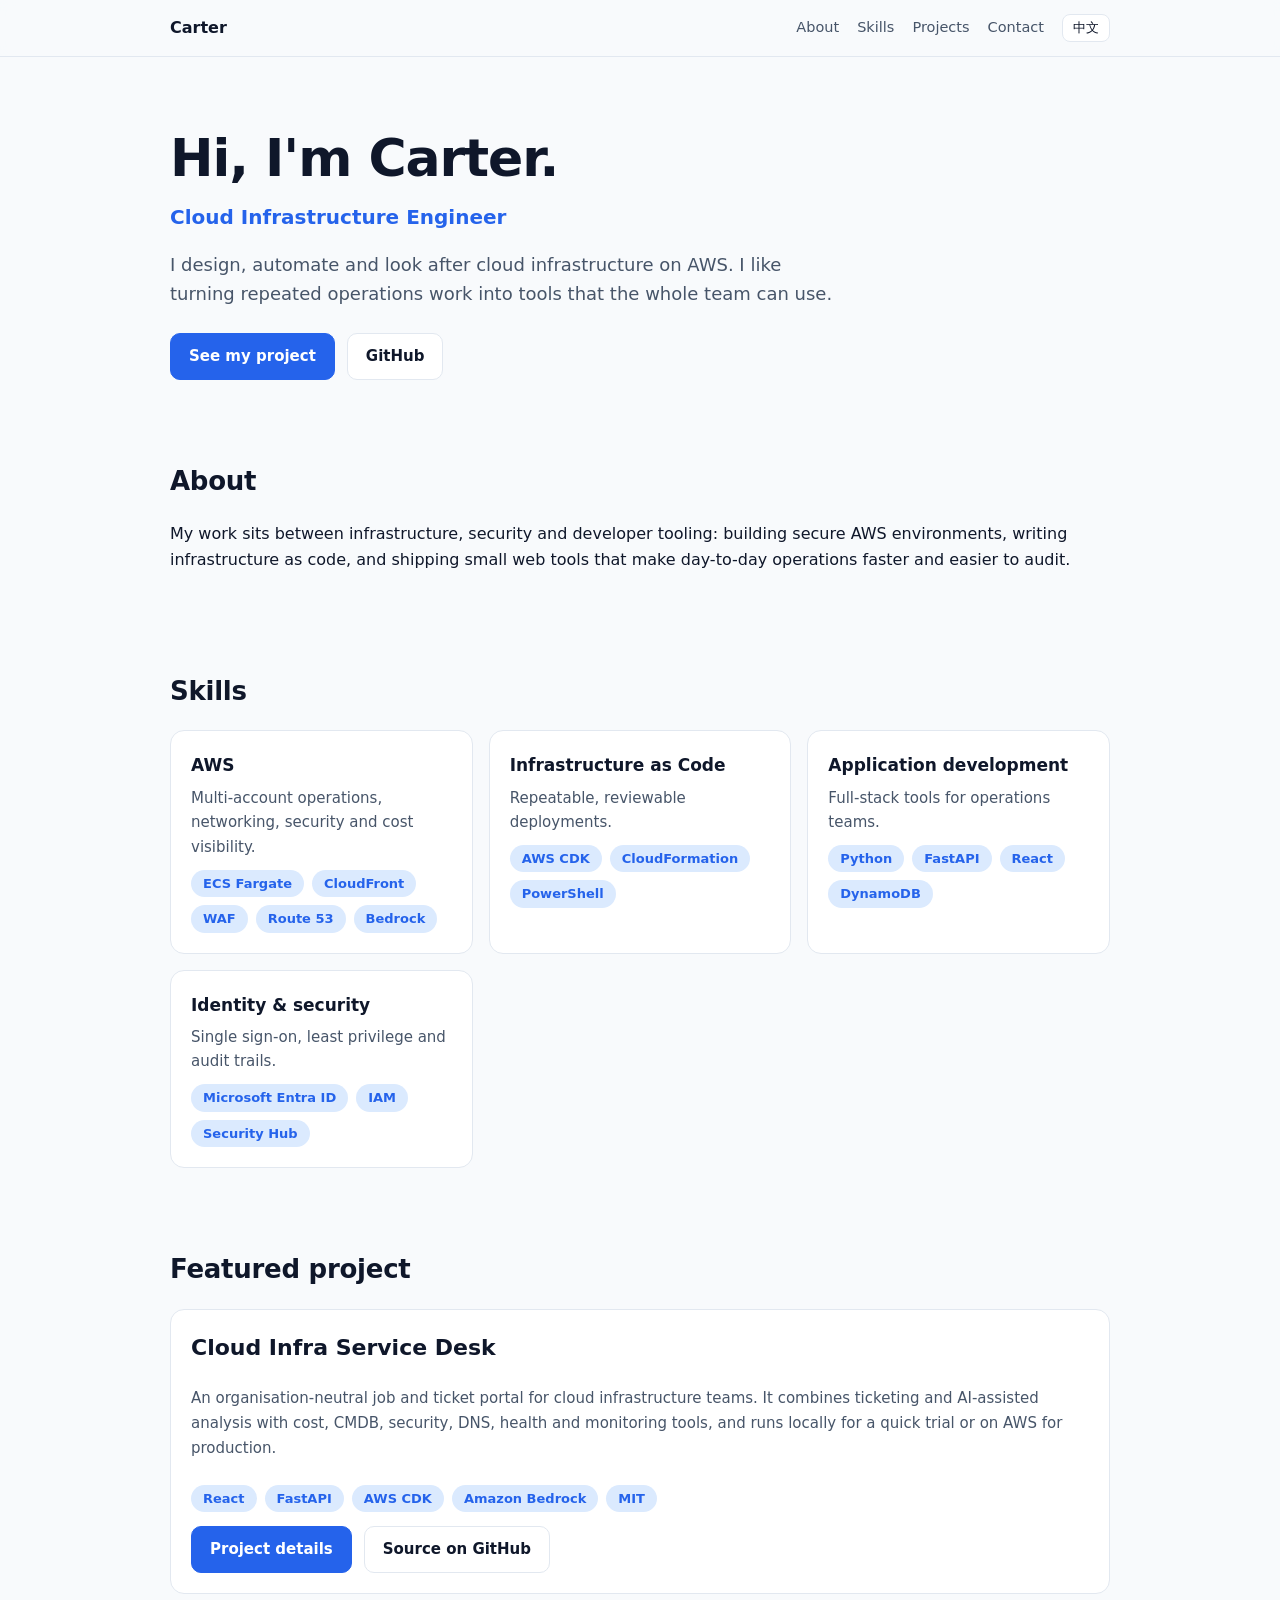
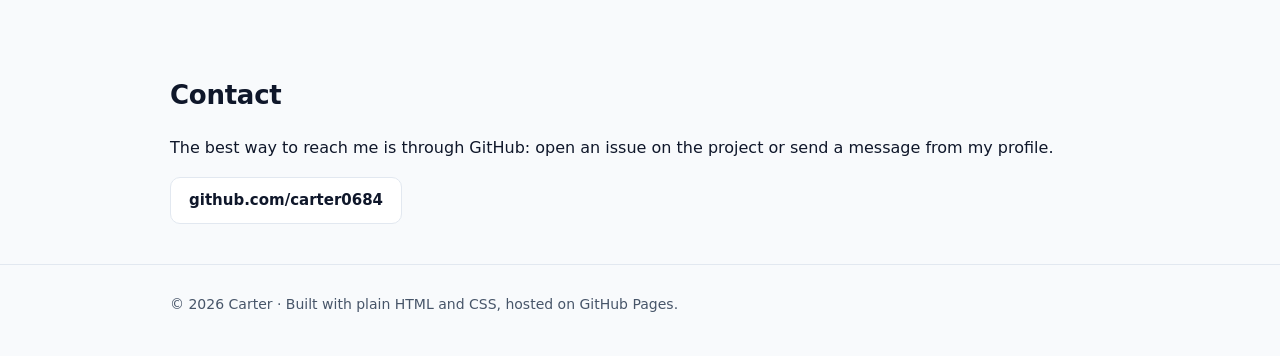
==== index.html @ f6c5fa1a "Add personal site and Cloud Infra Service Desk project page" ====
<!doctype html>
<html lang="en" data-lang="en">
<head>
  <meta charset="utf-8">
  <meta name="viewport" content="width=device-width, initial-scale=1">
  <title>Carter · Cloud Infrastructure Engineer</title>
  <meta name="description" content="Personal site of Carter: cloud infrastructure, AWS, automation, and the open-source Cloud Infra Service Desk.">
  <link rel="icon" href="favicon.svg" type="image/svg+xml">
  <link rel="stylesheet" href="style.css">
</head>
<body>
<header class="site">
  <div class="wrap">
    <a class="brand" href="index.html">Carter</a>
    <nav>
      <a href="#about"><span class="en">About</span><span class="zh">關於我</span></a>
      <a href="#skills"><span class="en">Skills</span><span class="zh">技能</span></a>
      <a href="#projects"><span class="en">Projects</span><span class="zh">項目</span></a>
      <a href="#contact"><span class="en">Contact</span><span class="zh">聯絡</span></a>
      <button class="lang-btn" id="lang-btn" type="button" aria-label="Switch language">中文</button>
    </nav>
  </div>
</header>

<main class="wrap">
  <!-- EDIT: your display name, role and one-line summary -->
  <div class="hero">
    <h1><span class="en">Hi, I'm Carter.</span><span class="zh">你好,我係 Carter。</span></h1>
    <p class="role"><span class="en">Cloud Infrastructure Engineer</span><span class="zh">雲端基礎架構工程師</span></p>
    <p class="lead">
      <span class="en">I design, automate and look after cloud infrastructure on AWS. I like turning repeated operations work into tools that the whole team can use.</span>
      <span class="zh">我負責設計、自動化同維運 AWS 雲端基礎架構,鍾意將重複嘅維運工作變成成個團隊都用得到嘅工具。</span>
    </p>
    <div class="btns">
      <a class="btn primary" href="project.html"><span class="en">See my project</span><span class="zh">睇我嘅項目</span></a>
      <a class="btn" href="https://github.com/carter0684" rel="noopener">GitHub</a>
    </div>
  </div>

  <section id="about">
    <h2><span class="en">About</span><span class="zh">關於我</span></h2>
    <!-- EDIT: replace with your own story -->
    <p>
      <span class="en">My work sits between infrastructure, security and developer tooling: building secure AWS environments, writing infrastructure as code, and shipping small web tools that make day-to-day operations faster and easier to audit.</span>
      <span class="zh">我嘅工作喺基礎架構、資訊保安同開發工具之間:建立安全嘅 AWS 環境、用 code 管理基礎架構,同埋開發細型網頁工具,令日常維運更快、更易審核。</span>
    </p>
  </section>

  <section id="skills">
    <h2><span class="en">Skills</span><span class="zh">技能</span></h2>
    <!-- EDIT: keep only what is true for you -->
    <div class="grid">
      <div class="card">
        <h3>AWS</h3>
        <p><span class="en">Multi-account operations, networking, security and cost visibility.</span><span class="zh">多帳戶管理、網絡、安全同成本可視化。</span></p>
        <div class="chips"><span class="chip">ECS Fargate</span><span class="chip">CloudFront</span><span class="chip">WAF</span><span class="chip">Route 53</span><span class="chip">Bedrock</span></div>
      </div>
      <div class="card">
        <h3><span class="en">Infrastructure as Code</span><span class="zh">基礎架構即代碼</span></h3>
        <p><span class="en">Repeatable, reviewable deployments.</span><span class="zh">可重複、可審閱嘅部署。</span></p>
        <div class="chips"><span class="chip">AWS CDK</span><span class="chip">CloudFormation</span><span class="chip">PowerShell</span></div>
      </div>
      <div class="card">
        <h3><span class="en">Application development</span><span class="zh">應用程式開發</span></h3>
        <p><span class="en">Full-stack tools for operations teams.</span><span class="zh">為維運團隊而做嘅全端工具。</span></p>
        <div class="chips"><span class="chip">Python</span><span class="chip">FastAPI</span><span class="chip">React</span><span class="chip">DynamoDB</span></div>
      </div>
      <div class="card">
        <h3><span class="en">Identity &amp; security</span><span class="zh">身份與安全</span></h3>
        <p><span class="en">Single sign-on, least privilege and audit trails.</span><span class="zh">單一登入、最小權限同審計記錄。</span></p>
        <div class="chips"><span class="chip">Microsoft Entra ID</span><span class="chip">IAM</span><span class="chip">Security Hub</span></div>
      </div>
    </div>
  </section>

  <section id="projects">
    <h2><span class="en">Featured project</span><span class="zh">精選項目</span></h2>
    <div class="card project-card">
      <h3>Cloud Infra Service Desk</h3>
      <p>
        <span class="en">An organisation-neutral job and ticket portal for cloud infrastructure teams. It combines ticketing and AI-assisted analysis with cost, CMDB, security, DNS, health and monitoring tools, and runs locally for a quick trial or on AWS for production.</span>
        <span class="zh">一個唔綁定任何機構嘅雲端基礎架構工單入口。集合工單、AI 輔助分析,同成本、CMDB、安全、DNS、健康狀態及監控工具,可以喺本機試用,亦可以部署到 AWS 正式使用。</span>
      </p>
      <div class="chips"><span class="chip">React</span><span class="chip">FastAPI</span><span class="chip">AWS CDK</span><span class="chip">Amazon Bedrock</span><span class="chip">MIT</span></div>
      <div class="btns">
        <a class="btn primary" href="project.html"><span class="en">Project details</span><span class="zh">項目詳情</span></a>
        <a class="btn" href="https://github.com/carter0684/cloud-infra-service-desk" rel="noopener"><span class="en">Source on GitHub</span><span class="zh">GitHub 原始碼</span></a>
      </div>
    </div>
  </section>

  <section id="contact">
    <h2><span class="en">Contact</span><span class="zh">聯絡</span></h2>
    <!-- EDIT: add LinkedIn / e-mail only if you want them public -->
    <p>
      <span class="en">The best way to reach me is through GitHub: open an issue on the project or send a message from my profile.</span>
      <span class="zh">最直接嘅聯絡方法係 GitHub:喺項目開 issue,或者喺我嘅個人頁留言。</span>
    </p>
    <div class="btns"><a class="btn" href="https://github.com/carter0684" rel="noopener">github.com/carter0684</a></div>
  </section>
</main>

<footer>
  <div class="wrap">© 2026 Carter · <span class="en">Built with plain HTML and CSS, hosted on GitHub Pages.</span><span class="zh">以純 HTML 同 CSS 製作,托管於 GitHub Pages。</span></div>
</footer>
<script src="script.js"></script>
</body>
</html>
---- style.css ----
:root {
  --bg: #f8fafc;
  --surface: #ffffff;
  --text: #0f172a;
  --muted: #475569;
  --border: #e2e8f0;
  --accent: #2563eb;
  --accent-soft: #dbeafe;
  --radius: 14px;
  --max: 980px;
}

@media (prefers-color-scheme: dark) {
  :root {
    --bg: #0b1220;
    --surface: #111a2e;
    --text: #e5edf9;
    --muted: #9fb0cb;
    --border: #1f2c47;
    --accent: #60a5fa;
    --accent-soft: #14264a;
  }
}

* { box-sizing: border-box; }
html { scroll-behavior: smooth; }
body {
  margin: 0;
  font-family: system-ui, -apple-system, "Segoe UI", Roboto, "Noto Sans TC", "Microsoft JhengHei", sans-serif;
  background: var(--bg);
  color: var(--text);
  line-height: 1.65;
}
a { color: var(--accent); text-decoration: none; }
a:hover { text-decoration: underline; }
.wrap { max-width: var(--max); margin: 0 auto; padding: 0 20px; }

/* language toggle: only the active language is shown */
html[data-lang="en"] .zh { display: none !important; }
html[data-lang="zh"] .en { display: none !important; }

header.site {
  position: sticky; top: 0; z-index: 10;
  background: color-mix(in srgb, var(--bg) 88%, transparent);
  backdrop-filter: blur(8px);
  border-bottom: 1px solid var(--border);
}
header.site .wrap { display: flex; align-items: center; justify-content: space-between; height: 56px; }
header.site .brand { font-weight: 700; color: var(--text); }
header.site nav { display: flex; gap: 18px; align-items: center; font-size: 14.5px; }
header.site nav a { color: var(--muted); }
header.site nav a:hover, header.site nav a[aria-current="page"] { color: var(--text); text-decoration: none; }
.lang-btn {
  border: 1px solid var(--border); background: var(--surface); color: var(--text);
  border-radius: 8px; padding: 4px 10px; font-size: 13px; cursor: pointer;
}

.hero { padding: 72px 0 40px; }
.hero h1 { font-size: clamp(34px, 6vw, 52px); line-height: 1.15; margin: 0 0 12px; letter-spacing: -0.02em; }
.hero .role { font-size: 20px; color: var(--accent); font-weight: 600; margin: 0 0 16px; }
.hero p.lead { font-size: 18px; color: var(--muted); max-width: 680px; margin: 0 0 24px; }
.btns { display: flex; flex-wrap: wrap; gap: 12px; }
.btn {
  display: inline-block; padding: 10px 18px; border-radius: 10px; font-weight: 600; font-size: 15px;
  border: 1px solid var(--border); background: var(--surface); color: var(--text);
}
.btn:hover { text-decoration: none; border-color: var(--accent); }
.btn.primary { background: var(--accent); border-color: var(--accent); color: #fff; }

section { padding: 40px 0; }
section h2 { font-size: 26px; margin: 0 0 18px; letter-spacing: -0.01em; }
.grid { display: grid; gap: 16px; grid-template-columns: repeat(auto-fit, minmax(250px, 1fr)); }
.card {
  background: var(--surface); border: 1px solid var(--border); border-radius: var(--radius);
  padding: 20px;
}
.card h3 { margin: 0 0 6px; font-size: 17px; }
.card p { margin: 0; color: var(--muted); font-size: 15px; }
.chips { display: flex; flex-wrap: wrap; gap: 8px; margin-top: 10px; }
.chip {
  background: var(--accent-soft); color: var(--accent); border-radius: 999px;
  padding: 3px 12px; font-size: 13px; font-weight: 600;
}
.project-card { display: grid; gap: 14px; }
.project-card h3 { font-size: 22px; }
ul.clean { padding-left: 20px; margin: 8px 0 0; color: var(--muted); }
ul.clean li { margin: 4px 0; }
table { width: 100%; border-collapse: collapse; font-size: 15px; }
th, td { text-align: left; padding: 10px 12px; border-bottom: 1px solid var(--border); vertical-align: top; }
th { color: var(--muted); font-weight: 600; width: 32%; }
pre {
  background: var(--surface); border: 1px solid var(--border); border-radius: 10px;
  padding: 14px 16px; overflow-x: auto; font-size: 13.5px; line-height: 1.5;
}
code { font-family: ui-monospace, SFMono-Regular, Consolas, monospace; }
.diagram { background: var(--surface); border: 1px solid var(--border); border-radius: var(--radius); padding: 12px; overflow-x: auto; }
.diagram svg { width: 100%; min-width: 720px; height: auto; display: block; }
.diagram svg text { fill: var(--text); font-family: system-ui, sans-serif; }
.diagram svg .box { fill: var(--surface); stroke: var(--accent); stroke-width: 1.5; }
.diagram svg .edge { stroke: var(--muted); stroke-width: 1.5; fill: none; marker-end: url(#arrow); }
.diagram svg .sub { fill: var(--muted); font-size: 11px; }
footer { border-top: 1px solid var(--border); padding: 28px 0 40px; color: var(--muted); font-size: 14px; }

@media (prefers-color-scheme: dark) {
  .btn.primary { color: #0b1220; }
}

@media (max-width: 560px) {
  header.site nav { gap: 12px; font-size: 13.5px; }
  .hero { padding-top: 48px; }
}
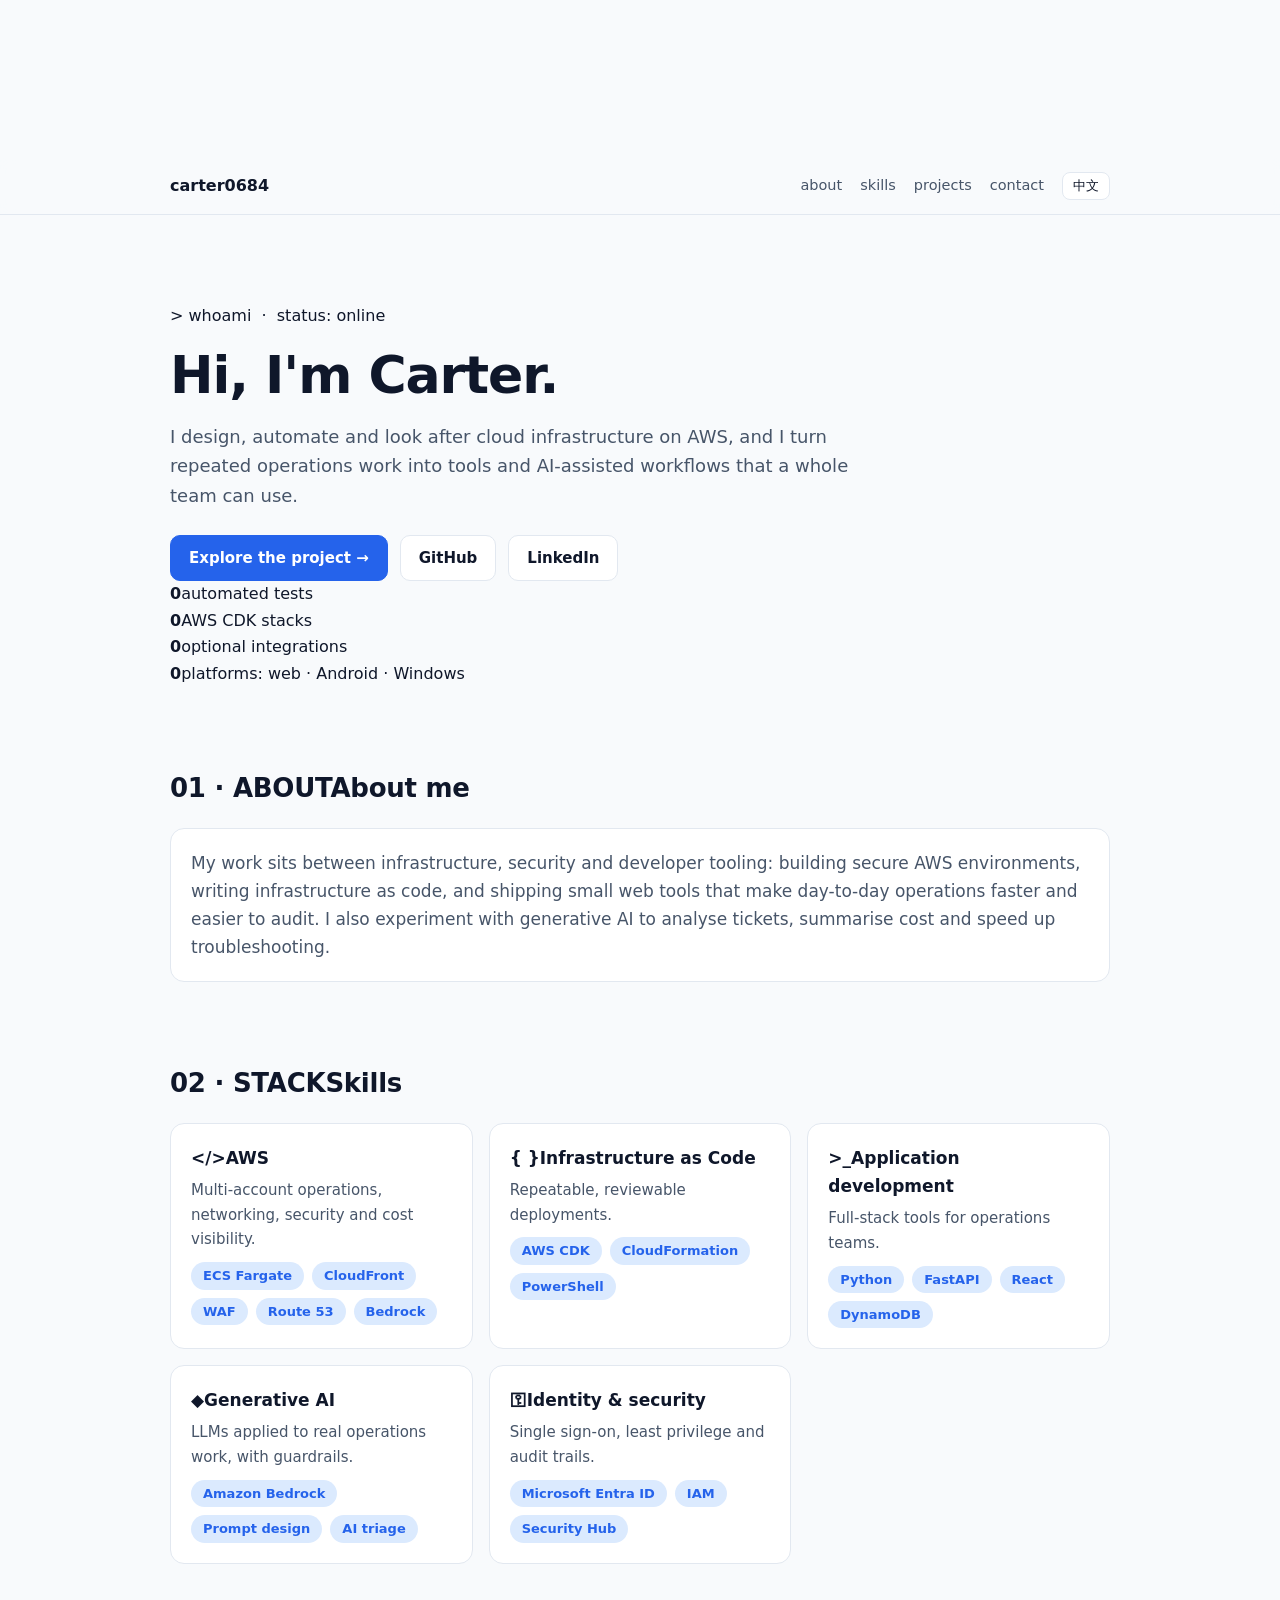
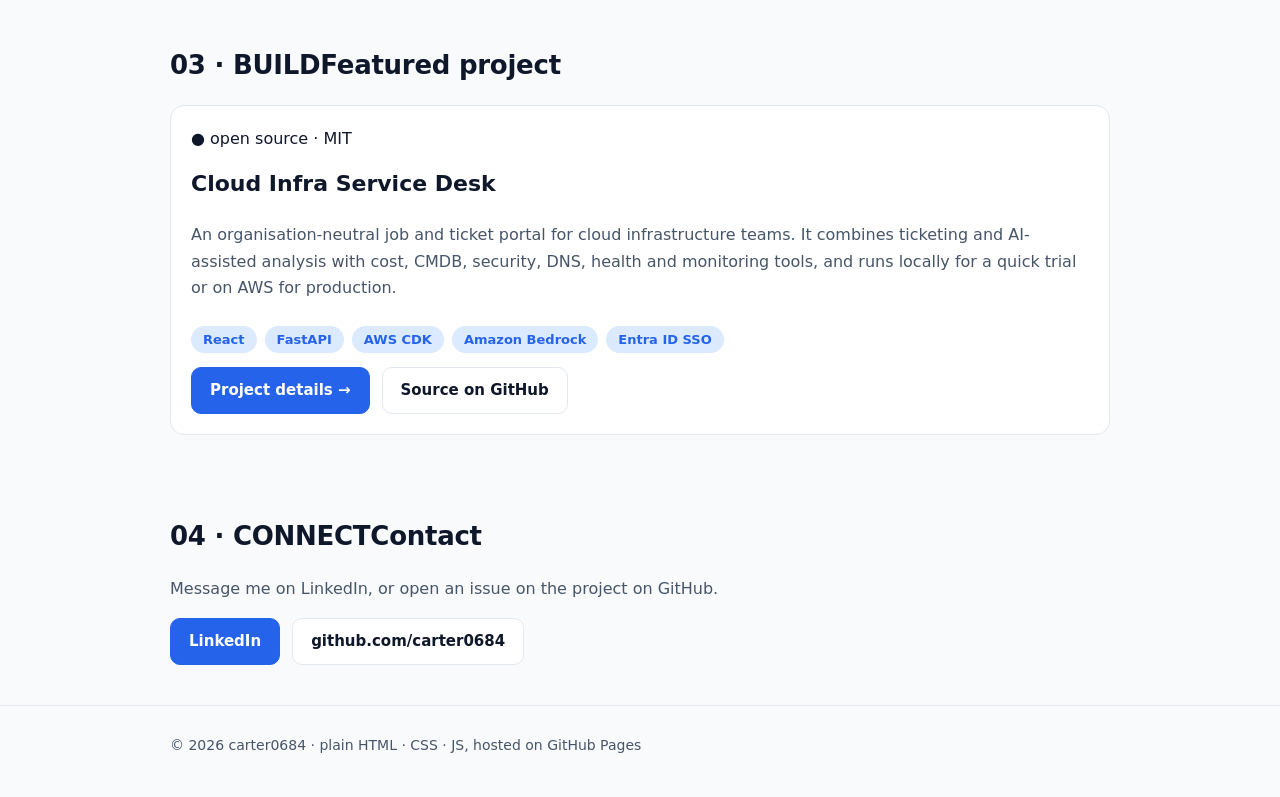
==== commit 294b77ef: "Add LinkedIn link" ====
--- a/index.html
+++ b/index.html
@@ -3,105 +3,131 @@
 <head>
   <meta charset="utf-8">
   <meta name="viewport" content="width=device-width, initial-scale=1">
+  <meta name="theme-color" content="#04060d">
   <title>Carter · Cloud Infrastructure Engineer</title>
-  <meta name="description" content="Personal site of Carter: cloud infrastructure, AWS, automation, and the open-source Cloud Infra Service Desk.">
+  <meta name="description" content="Personal site of Carter: cloud infrastructure, AWS, automation and AI-assisted tooling, plus the open-source Cloud Infra Service Desk.">
   <link rel="icon" href="favicon.svg" type="image/svg+xml">
   <link rel="stylesheet" href="style.css">
 </head>
 <body>
+<div id="progress"></div>
+<canvas id="bg" aria-hidden="true"></canvas>
+
 <header class="site">
   <div class="wrap">
-    <a class="brand" href="index.html">Carter</a>
+    <a class="brand" href="index.html">carter0684</a>
     <nav>
-      <a href="#about"><span class="en">About</span><span class="zh">關於我</span></a>
-      <a href="#skills"><span class="en">Skills</span><span class="zh">技能</span></a>
-      <a href="#projects"><span class="en">Projects</span><span class="zh">項目</span></a>
-      <a href="#contact"><span class="en">Contact</span><span class="zh">聯絡</span></a>
+      <a href="#about"><span class="en">about</span><span class="zh">關於我</span></a>
+      <a href="#skills"><span class="en">skills</span><span class="zh">技能</span></a>
+      <a href="#projects"><span class="en">projects</span><span class="zh">項目</span></a>
+      <a href="#contact"><span class="en">contact</span><span class="zh">聯絡</span></a>
       <button class="lang-btn" id="lang-btn" type="button" aria-label="Switch language">中文</button>
     </nav>
   </div>
 </header>
 
 <main class="wrap">
-  <!-- EDIT: your display name, role and one-line summary -->
+  <!-- EDIT: your display name, role phrases and one-line summary -->
   <div class="hero">
-    <h1><span class="en">Hi, I'm Carter.</span><span class="zh">你好,我係 Carter。</span></h1>
-    <p class="role"><span class="en">Cloud Infrastructure Engineer</span><span class="zh">雲端基礎架構工程師</span></p>
+    <p class="prompt"><span class="dot"></span><span class="en">&gt; whoami &nbsp;·&nbsp; status: online</span><span class="zh">&gt; whoami &nbsp;·&nbsp; 狀態:在線</span></p>
+    <h1 class="glitch" data-text="Hi, I'm Carter."><span class="en">Hi, I'm Carter.</span><span class="zh">你好,我係 Carter。</span></h1>
+    <p class="role"><span id="typed"
+        data-en="Cloud Infrastructure Engineer|AWS Automation Builder|Security-minded Developer|AI-assisted Tooling"
+        data-zh="雲端基礎架構工程師|AWS 自動化開發|重視安全嘅開發者|AI 輔助工具"></span><span class="caret"></span></p>
     <p class="lead">
-      <span class="en">I design, automate and look after cloud infrastructure on AWS. I like turning repeated operations work into tools that the whole team can use.</span>
-      <span class="zh">我負責設計、自動化同維運 AWS 雲端基礎架構,鍾意將重複嘅維運工作變成成個團隊都用得到嘅工具。</span>
+      <span class="en">I design, automate and look after cloud infrastructure on AWS, and I turn repeated operations work into tools and AI-assisted workflows that a whole team can use.</span>
+      <span class="zh">我負責設計、自動化同維運 AWS 雲端基礎架構,並將重複嘅維運工作變成成個團隊都用得到嘅工具同 AI 輔助流程。</span>
     </p>
     <div class="btns">
-      <a class="btn primary" href="project.html"><span class="en">See my project</span><span class="zh">睇我嘅項目</span></a>
+      <a class="btn primary" href="project.html"><span class="en">Explore the project →</span><span class="zh">睇我嘅項目 →</span></a>
       <a class="btn" href="https://github.com/carter0684" rel="noopener">GitHub</a>
+      <a class="btn" href="https://www.linkedin.com/in/carter-kwai-407b85230/" rel="noopener me">LinkedIn</a>
+    </div>
+
+    <div class="stats reveal">
+      <div class="stat"><b data-count="1400" data-suffix="+">0</b><span><span class="en">automated tests</span><span class="zh">自動化測試</span></span></div>
+      <div class="stat"><b data-count="6">0</b><span><span class="en">AWS CDK stacks</span><span class="zh">AWS CDK stack</span></span></div>
+      <div class="stat"><b data-count="16">0</b><span><span class="en">optional integrations</span><span class="zh">可選整合</span></span></div>
+      <div class="stat"><b data-count="3">0</b><span><span class="en">platforms: web · Android · Windows</span><span class="zh">平台:網頁 · Android · Windows</span></span></div>
     </div>
   </div>
 
-  <section id="about">
-    <h2><span class="en">About</span><span class="zh">關於我</span></h2>
+  <section id="about" class="reveal">
+    <h2><span class="idx">01 · <span class="en">ABOUT</span><span class="zh">關於</span></span><span class="en">About me</span><span class="zh">關於我</span></h2>
     <!-- EDIT: replace with your own story -->
-    <p>
-      <span class="en">My work sits between infrastructure, security and developer tooling: building secure AWS environments, writing infrastructure as code, and shipping small web tools that make day-to-day operations faster and easier to audit.</span>
-      <span class="zh">我嘅工作喺基礎架構、資訊保安同開發工具之間:建立安全嘅 AWS 環境、用 code 管理基礎架構,同埋開發細型網頁工具,令日常維運更快、更易審核。</span>
-    </p>
+    <div class="card">
+      <p style="font-size:17px">
+        <span class="en">My work sits between infrastructure, security and developer tooling: building secure AWS environments, writing infrastructure as code, and shipping small web tools that make day-to-day operations faster and easier to audit. I also experiment with generative AI to analyse tickets, summarise cost and speed up troubleshooting.</span>
+        <span class="zh">我嘅工作喺基礎架構、資訊保安同開發工具之間:建立安全嘅 AWS 環境、用 code 管理基礎架構,同埋開發細型網頁工具,令日常維運更快、更易審核。我亦會用生成式 AI 分析工單、總結成本同加快排查。</span>
+      </p>
+    </div>
   </section>
 
-  <section id="skills">
-    <h2><span class="en">Skills</span><span class="zh">技能</span></h2>
+  <section id="skills" class="reveal">
+    <h2><span class="idx">02 · <span class="en">STACK</span><span class="zh">技術</span></span><span class="en">Skills</span><span class="zh">技能</span></h2>
     <!-- EDIT: keep only what is true for you -->
     <div class="grid">
       <div class="card">
-        <h3>AWS</h3>
+        <h3><span class="ico">&lt;/&gt;</span>AWS</h3>
         <p><span class="en">Multi-account operations, networking, security and cost visibility.</span><span class="zh">多帳戶管理、網絡、安全同成本可視化。</span></p>
         <div class="chips"><span class="chip">ECS Fargate</span><span class="chip">CloudFront</span><span class="chip">WAF</span><span class="chip">Route 53</span><span class="chip">Bedrock</span></div>
       </div>
       <div class="card">
-        <h3><span class="en">Infrastructure as Code</span><span class="zh">基礎架構即代碼</span></h3>
+        <h3><span class="ico">{ }</span><span class="en">Infrastructure as Code</span><span class="zh">基礎架構即代碼</span></h3>
         <p><span class="en">Repeatable, reviewable deployments.</span><span class="zh">可重複、可審閱嘅部署。</span></p>
         <div class="chips"><span class="chip">AWS CDK</span><span class="chip">CloudFormation</span><span class="chip">PowerShell</span></div>
       </div>
       <div class="card">
-        <h3><span class="en">Application development</span><span class="zh">應用程式開發</span></h3>
+        <h3><span class="ico">&gt;_</span><span class="en">Application development</span><span class="zh">應用程式開發</span></h3>
         <p><span class="en">Full-stack tools for operations teams.</span><span class="zh">為維運團隊而做嘅全端工具。</span></p>
         <div class="chips"><span class="chip">Python</span><span class="chip">FastAPI</span><span class="chip">React</span><span class="chip">DynamoDB</span></div>
       </div>
       <div class="card">
-        <h3><span class="en">Identity &amp; security</span><span class="zh">身份與安全</span></h3>
+        <h3><span class="ico">&#9670;</span><span class="en">Generative AI</span><span class="zh">生成式 AI</span></h3>
+        <p><span class="en">LLMs applied to real operations work, with guardrails.</span><span class="zh">將大型語言模型應用於真實維運工作,並設有防護。</span></p>
+        <div class="chips"><span class="chip">Amazon Bedrock</span><span class="chip">Prompt design</span><span class="chip">AI triage</span></div>
+      </div>
+      <div class="card">
+        <h3><span class="ico">&#9919;</span><span class="en">Identity &amp; security</span><span class="zh">身份與安全</span></h3>
         <p><span class="en">Single sign-on, least privilege and audit trails.</span><span class="zh">單一登入、最小權限同審計記錄。</span></p>
         <div class="chips"><span class="chip">Microsoft Entra ID</span><span class="chip">IAM</span><span class="chip">Security Hub</span></div>
       </div>
     </div>
   </section>
 
-  <section id="projects">
-    <h2><span class="en">Featured project</span><span class="zh">精選項目</span></h2>
+  <section id="projects" class="reveal">
+    <h2><span class="idx">03 · <span class="en">BUILD</span><span class="zh">作品</span></span><span class="en">Featured project</span><span class="zh">精選項目</span></h2>
     <div class="card project-card">
+      <span class="badge">● <span class="en">open source · MIT</span><span class="zh">開源 · MIT</span></span>
       <h3>Cloud Infra Service Desk</h3>
-      <p>
+      <p style="font-size:16px">
         <span class="en">An organisation-neutral job and ticket portal for cloud infrastructure teams. It combines ticketing and AI-assisted analysis with cost, CMDB, security, DNS, health and monitoring tools, and runs locally for a quick trial or on AWS for production.</span>
         <span class="zh">一個唔綁定任何機構嘅雲端基礎架構工單入口。集合工單、AI 輔助分析,同成本、CMDB、安全、DNS、健康狀態及監控工具,可以喺本機試用,亦可以部署到 AWS 正式使用。</span>
       </p>
-      <div class="chips"><span class="chip">React</span><span class="chip">FastAPI</span><span class="chip">AWS CDK</span><span class="chip">Amazon Bedrock</span><span class="chip">MIT</span></div>
+      <div class="chips"><span class="chip">React</span><span class="chip">FastAPI</span><span class="chip">AWS CDK</span><span class="chip">Amazon Bedrock</span><span class="chip">Entra ID SSO</span></div>
       <div class="btns">
-        <a class="btn primary" href="project.html"><span class="en">Project details</span><span class="zh">項目詳情</span></a>
+        <a class="btn primary" href="project.html"><span class="en">Project details →</span><span class="zh">項目詳情 →</span></a>
         <a class="btn" href="https://github.com/carter0684/cloud-infra-service-desk" rel="noopener"><span class="en">Source on GitHub</span><span class="zh">GitHub 原始碼</span></a>
       </div>
     </div>
   </section>
 
-  <section id="contact">
-    <h2><span class="en">Contact</span><span class="zh">聯絡</span></h2>
+  <section id="contact" class="reveal">
+    <h2><span class="idx">04 · <span class="en">CONNECT</span><span class="zh">聯絡</span></span><span class="en">Contact</span><span class="zh">聯絡</span></h2>
     <!-- EDIT: add LinkedIn / e-mail only if you want them public -->
-    <p>
-      <span class="en">The best way to reach me is through GitHub: open an issue on the project or send a message from my profile.</span>
-      <span class="zh">最直接嘅聯絡方法係 GitHub:喺項目開 issue,或者喺我嘅個人頁留言。</span>
+    <p style="color:var(--muted)">
+      <span class="en">Message me on LinkedIn, or open an issue on the project on GitHub.</span>
+      <span class="zh">歡迎喺 LinkedIn 聯絡我,或者喺 GitHub 項目開 issue。</span>
     </p>
-    <div class="btns"><a class="btn" href="https://github.com/carter0684" rel="noopener">github.com/carter0684</a></div>
+    <div class="btns">
+      <a class="btn primary" href="https://www.linkedin.com/in/carter-kwai-407b85230/" rel="noopener me">LinkedIn</a>
+      <a class="btn" href="https://github.com/carter0684" rel="noopener me">github.com/carter0684</a>
+    </div>
   </section>
 </main>
 
 <footer>
-  <div class="wrap">© 2026 Carter · <span class="en">Built with plain HTML and CSS, hosted on GitHub Pages.</span><span class="zh">以純 HTML 同 CSS 製作,托管於 GitHub Pages。</span></div>
+  <div class="wrap">© 2026 carter0684 · <span class="en">plain HTML · CSS · JS, hosted on GitHub Pages</span><span class="zh">純 HTML · CSS · JS,托管於 GitHub Pages</span></div>
 </footer>
 <script src="script.js"></script>
 </body>
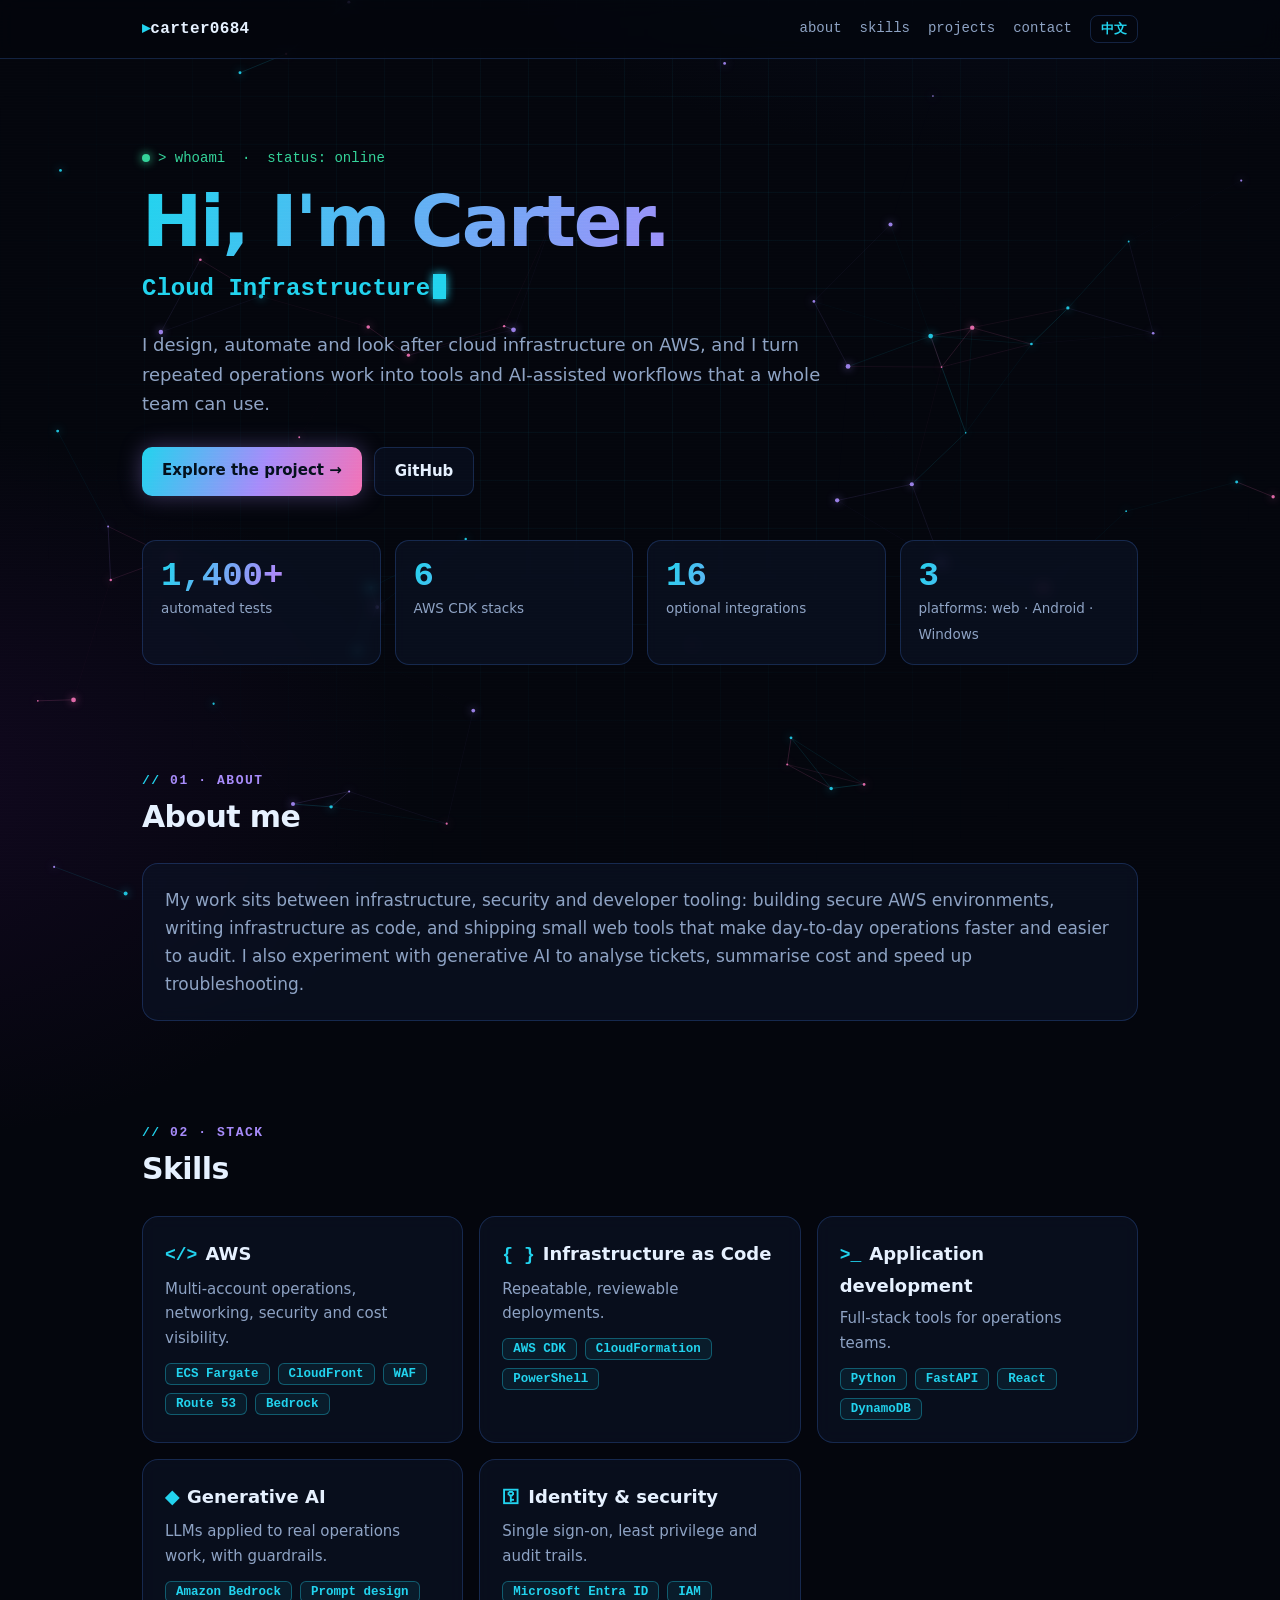
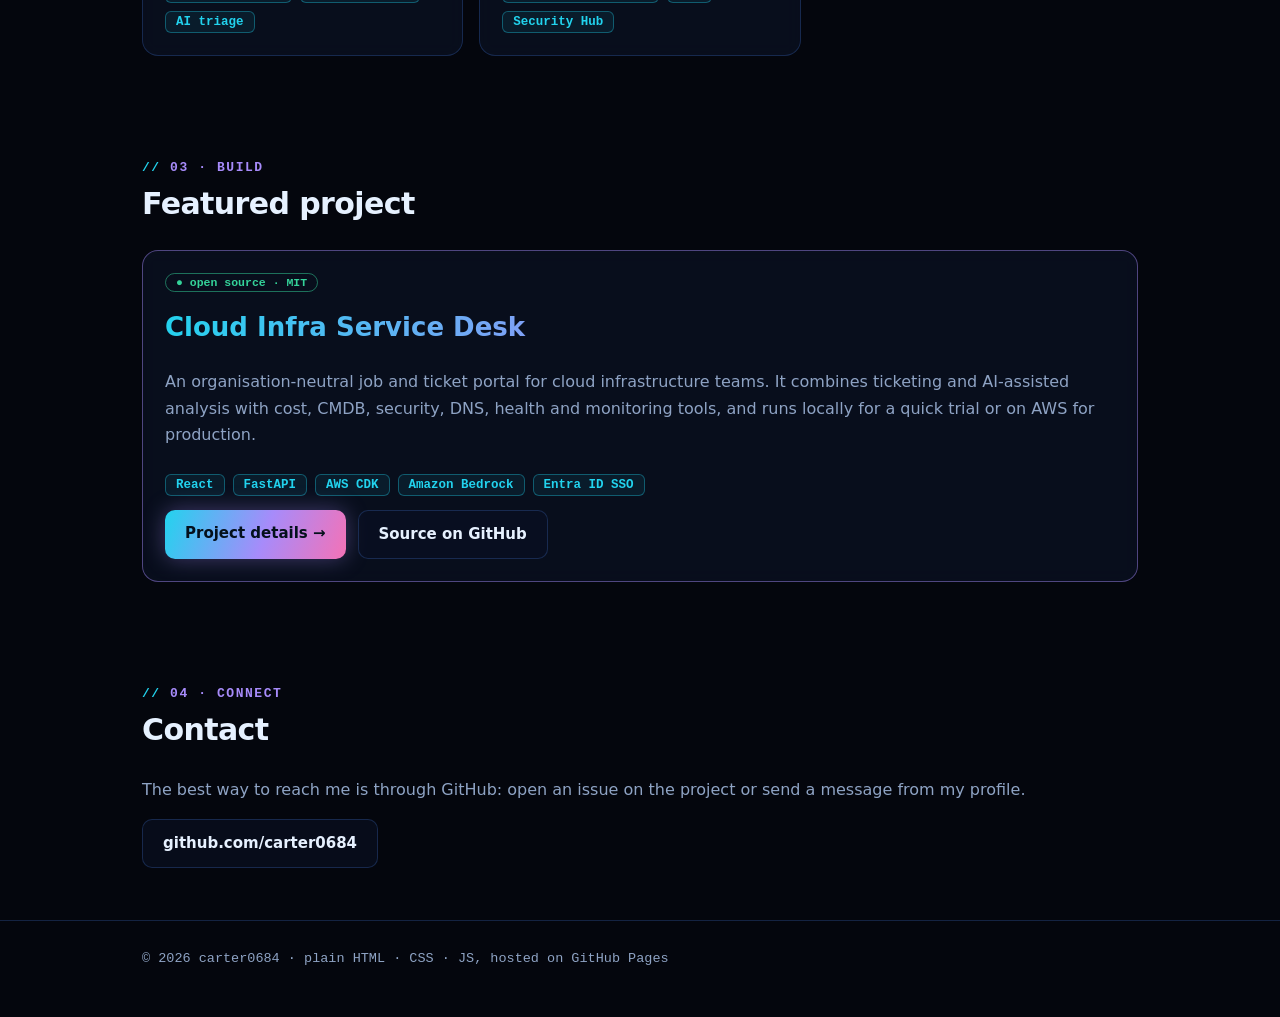
==== commit a5fe3040: "Cyber/AI theme: neural-network background, typing hero, glow cards, animated architecture" ====
--- a/index.html
+++ b/index.html
@@ -41,7 +41,6 @@
     <div class="btns">
       <a class="btn primary" href="project.html"><span class="en">Explore the project →</span><span class="zh">睇我嘅項目 →</span></a>
       <a class="btn" href="https://github.com/carter0684" rel="noopener">GitHub</a>
-      <a class="btn" href="https://www.linkedin.com/in/carter-kwai-407b85230/" rel="noopener me">LinkedIn</a>
     </div>
 
     <div class="stats reveal">
@@ -116,13 +115,10 @@
     <h2><span class="idx">04 · <span class="en">CONNECT</span><span class="zh">聯絡</span></span><span class="en">Contact</span><span class="zh">聯絡</span></h2>
     <!-- EDIT: add LinkedIn / e-mail only if you want them public -->
     <p style="color:var(--muted)">
-      <span class="en">Message me on LinkedIn, or open an issue on the project on GitHub.</span>
-      <span class="zh">歡迎喺 LinkedIn 聯絡我,或者喺 GitHub 項目開 issue。</span>
+      <span class="en">The best way to reach me is through GitHub: open an issue on the project or send a message from my profile.</span>
+      <span class="zh">最直接嘅聯絡方法係 GitHub:喺項目開 issue,或者喺我嘅個人頁留言。</span>
     </p>
-    <div class="btns">
-      <a class="btn primary" href="https://www.linkedin.com/in/carter-kwai-407b85230/" rel="noopener me">LinkedIn</a>
-      <a class="btn" href="https://github.com/carter0684" rel="noopener me">github.com/carter0684</a>
-    </div>
+    <div class="btns"><a class="btn" href="https://github.com/carter0684" rel="noopener">github.com/carter0684</a></div>
   </section>
 </main>
 
--- a/style.css
+++ b/style.css
@@ -1,111 +1,193 @@
+/* Cyber / AI theme. Always dark; animations respect prefers-reduced-motion. */
 :root {
-  --bg: #f8fafc;
-  --surface: #ffffff;
-  --text: #0f172a;
-  --muted: #475569;
-  --border: #e2e8f0;
-  --accent: #2563eb;
-  --accent-soft: #dbeafe;
-  --radius: 14px;
-  --max: 980px;
-}
-
-@media (prefers-color-scheme: dark) {
-  :root {
-    --bg: #0b1220;
-    --surface: #111a2e;
-    --text: #e5edf9;
-    --muted: #9fb0cb;
-    --border: #1f2c47;
-    --accent: #60a5fa;
-    --accent-soft: #14264a;
-  }
+  --bg: #04060d;
+  --bg2: #080d1a;
+  --surface: rgba(12, 20, 40, 0.62);
+  --text: #e6f1ff;
+  --muted: #8ea3c4;
+  --border: rgba(80, 140, 255, 0.22);
+  --cyan: #22d3ee;
+  --violet: #a78bfa;
+  --pink: #f472b6;
+  --green: #34d399;
+  --grad: linear-gradient(110deg, var(--cyan), var(--violet) 55%, var(--pink));
+  --radius: 16px;
+  --max: 1040px;
+  --mono: ui-monospace, SFMono-Regular, "Cascadia Code", Consolas, monospace;
 }
 
 * { box-sizing: border-box; }
-html { scroll-behavior: smooth; }
+html { scroll-behavior: smooth; color-scheme: dark; }
 body {
   margin: 0;
   font-family: system-ui, -apple-system, "Segoe UI", Roboto, "Noto Sans TC", "Microsoft JhengHei", sans-serif;
-  background: var(--bg);
+  background: radial-gradient(1200px 700px at 80% -10%, #12204a55, transparent 60%),
+              radial-gradient(900px 600px at -10% 30%, #3b0f5a40, transparent 60%),
+              var(--bg);
   color: var(--text);
   line-height: 1.65;
+  overflow-x: hidden;
 }
-a { color: var(--accent); text-decoration: none; }
+a { color: var(--cyan); text-decoration: none; }
 a:hover { text-decoration: underline; }
-.wrap { max-width: var(--max); margin: 0 auto; padding: 0 20px; }
+.wrap { max-width: var(--max); margin: 0 auto; padding: 0 22px; position: relative; z-index: 2; }
 
-/* language toggle: only the active language is shown */
+/* ---------- background layers ---------- */
+#bg { position: fixed; inset: 0; width: 100%; height: 100%; z-index: 0; pointer-events: none; }
+body::before { /* perspective-less tech grid */
+  content: ""; position: fixed; inset: 0; z-index: 0; pointer-events: none;
+  background-image:
+    linear-gradient(rgba(34, 211, 238, 0.05) 1px, transparent 1px),
+    linear-gradient(90deg, rgba(34, 211, 238, 0.05) 1px, transparent 1px);
+  background-size: 48px 48px;
+  mask-image: radial-gradient(ellipse at 50% 30%, #000 20%, transparent 75%);
+  -webkit-mask-image: radial-gradient(ellipse at 50% 30%, #000 20%, transparent 75%);
+}
+body::after { /* CRT scanlines */
+  content: ""; position: fixed; inset: 0; z-index: 3; pointer-events: none;
+  background: repeating-linear-gradient(0deg, rgba(255,255,255,0.025) 0, rgba(255,255,255,0.025) 1px, transparent 1px, transparent 3px);
+  mix-blend-mode: overlay;
+}
+#progress {
+  position: fixed; top: 0; left: 0; height: 2px; width: 0; z-index: 20;
+  background: var(--grad); box-shadow: 0 0 12px var(--cyan);
+}
+
+/* ---------- language toggle ---------- */
 html[data-lang="en"] .zh { display: none !important; }
 html[data-lang="zh"] .en { display: none !important; }
 
+/* ---------- header ---------- */
 header.site {
   position: sticky; top: 0; z-index: 10;
-  background: color-mix(in srgb, var(--bg) 88%, transparent);
-  backdrop-filter: blur(8px);
+  background: rgba(4, 6, 13, 0.72);
+  backdrop-filter: blur(10px);
   border-bottom: 1px solid var(--border);
 }
-header.site .wrap { display: flex; align-items: center; justify-content: space-between; height: 56px; }
-header.site .brand { font-weight: 700; color: var(--text); }
-header.site nav { display: flex; gap: 18px; align-items: center; font-size: 14.5px; }
+header.site .wrap { display: flex; align-items: center; justify-content: space-between; height: 58px; }
+.brand { font-family: var(--mono); font-weight: 700; color: var(--text); letter-spacing: 0.02em; }
+.brand::before { content: "\25B8 "; color: var(--cyan); }
+.brand:hover { text-decoration: none; }
+header.site nav { display: flex; gap: 18px; align-items: center; font-size: 14px; font-family: var(--mono); }
 header.site nav a { color: var(--muted); }
-header.site nav a:hover, header.site nav a[aria-current="page"] { color: var(--text); text-decoration: none; }
+header.site nav a:hover, header.site nav a[aria-current="page"] { color: var(--cyan); text-decoration: none; text-shadow: 0 0 10px var(--cyan); }
 .lang-btn {
-  border: 1px solid var(--border); background: var(--surface); color: var(--text);
-  border-radius: 8px; padding: 4px 10px; font-size: 13px; cursor: pointer;
+  border: 1px solid var(--border); background: transparent; color: var(--cyan);
+  border-radius: 8px; padding: 4px 10px; font: 600 13px var(--mono); cursor: pointer;
 }
+.lang-btn:hover { box-shadow: 0 0 12px rgba(34, 211, 238, 0.45); }
 
-.hero { padding: 72px 0 40px; }
-.hero h1 { font-size: clamp(34px, 6vw, 52px); line-height: 1.15; margin: 0 0 12px; letter-spacing: -0.02em; }
-.hero .role { font-size: 20px; color: var(--accent); font-weight: 600; margin: 0 0 16px; }
-.hero p.lead { font-size: 18px; color: var(--muted); max-width: 680px; margin: 0 0 24px; }
+/* ---------- hero ---------- */
+.hero { padding: 88px 0 56px; }
+.prompt { font-family: var(--mono); color: var(--green); font-size: 14px; margin: 0 0 14px; }
+.prompt .dot { display: inline-block; width: 8px; height: 8px; border-radius: 50%; background: var(--green); box-shadow: 0 0 10px var(--green); margin-right: 8px; animation: pulse 1.8s infinite; }
+.hero h1 {
+  font-size: clamp(38px, 7vw, 72px); line-height: 1.05; margin: 0 0 14px; letter-spacing: -0.03em; font-weight: 800;
+  background: var(--grad); background-size: 200% 100%; -webkit-background-clip: text; background-clip: text; color: transparent;
+  animation: slide 8s linear infinite; position: relative; display: inline-block;
+}
+.hero h1.glitch::before, .hero h1.glitch::after {
+  content: attr(data-text); position: absolute; left: 0; top: 0; width: 100%;
+  background: none; -webkit-background-clip: initial; background-clip: initial; opacity: 0; pointer-events: none;
+}
+.hero h1.glitch::before { color: var(--cyan); }
+.hero h1.glitch::after { color: var(--pink); }
+.hero h1.glitch.go::before { animation: glitch1 0.6s steps(2, end) 1; }
+.hero h1.glitch.go::after { animation: glitch2 0.6s steps(2, end) 1; }
+.role { font: 600 clamp(18px, 3vw, 24px) var(--mono); color: var(--cyan); margin: 0 0 18px; min-height: 1.6em; }
+.role .caret { display: inline-block; width: 0.55em; height: 1.05em; background: var(--cyan); vertical-align: -0.15em; margin-left: 3px; animation: blink 1s steps(1) infinite; box-shadow: 0 0 10px var(--cyan); }
+.hero p.lead { font-size: 18px; color: var(--muted); max-width: 700px; margin: 0 0 28px; }
+
 .btns { display: flex; flex-wrap: wrap; gap: 12px; }
 .btn {
-  display: inline-block; padding: 10px 18px; border-radius: 10px; font-weight: 600; font-size: 15px;
-  border: 1px solid var(--border); background: var(--surface); color: var(--text);
+  display: inline-block; padding: 11px 20px; border-radius: 10px; font-weight: 600; font-size: 15px;
+  border: 1px solid var(--border); background: rgba(10, 18, 36, 0.6); color: var(--text);
+  transition: transform .15s, box-shadow .2s, border-color .2s;
 }
-.btn:hover { text-decoration: none; border-color: var(--accent); }
-.btn.primary { background: var(--accent); border-color: var(--accent); color: #fff; }
+.btn:hover { text-decoration: none; transform: translateY(-2px); border-color: var(--cyan); box-shadow: 0 0 18px rgba(34, 211, 238, 0.35); }
+.btn.primary { background: var(--grad); border: none; color: #04101c; box-shadow: 0 0 22px rgba(167, 139, 250, 0.35); }
+.btn.primary:hover { box-shadow: 0 0 30px rgba(34, 211, 238, 0.6); }
 
-section { padding: 40px 0; }
-section h2 { font-size: 26px; margin: 0 0 18px; letter-spacing: -0.01em; }
+/* ---------- stats ---------- */
+.stats { display: grid; gap: 14px; grid-template-columns: repeat(auto-fit, minmax(170px, 1fr)); margin-top: 44px; }
+.stat { padding: 16px 18px; border: 1px solid var(--border); border-radius: 14px; background: var(--surface); backdrop-filter: blur(6px); }
+.stat b { display: block; font: 800 34px var(--mono); background: var(--grad); -webkit-background-clip: text; background-clip: text; color: transparent; }
+.stat span { color: var(--muted); font-size: 13.5px; }
+
+/* ---------- sections / cards ---------- */
+section { padding: 52px 0; }
+section h2 { font-size: 30px; margin: 0 0 22px; letter-spacing: -0.02em; }
+section h2 .idx { display: block; font: 600 13px var(--mono); color: var(--violet); letter-spacing: 0.12em; margin-bottom: 4px; }
+section h2 .idx::before { content: "// "; color: var(--cyan); }
 .grid { display: grid; gap: 16px; grid-template-columns: repeat(auto-fit, minmax(250px, 1fr)); }
 .card {
-  background: var(--surface); border: 1px solid var(--border); border-radius: var(--radius);
-  padding: 20px;
+  position: relative; background: var(--surface); border: 1px solid var(--border); border-radius: var(--radius);
+  padding: 22px; backdrop-filter: blur(8px); overflow: hidden;
+  transition: transform .2s, border-color .2s, box-shadow .25s;
 }
-.card h3 { margin: 0 0 6px; font-size: 17px; }
+.card::before { /* cursor-following glow */
+  content: ""; position: absolute; inset: 0; pointer-events: none; opacity: 0; transition: opacity .25s;
+  background: radial-gradient(260px circle at var(--mx, 50%) var(--my, 50%), rgba(34, 211, 238, 0.18), transparent 70%);
+}
+.card:hover { transform: translateY(-3px); border-color: rgba(34, 211, 238, 0.6); box-shadow: 0 8px 36px rgba(34, 211, 238, 0.12); }
+.card:hover::before { opacity: 1; }
+.card h3 { margin: 0 0 6px; font-size: 18px; }
+.card h3 .ico { font-family: var(--mono); color: var(--cyan); margin-right: 8px; }
 .card p { margin: 0; color: var(--muted); font-size: 15px; }
-.chips { display: flex; flex-wrap: wrap; gap: 8px; margin-top: 10px; }
-.chip {
-  background: var(--accent-soft); color: var(--accent); border-radius: 999px;
-  padding: 3px 12px; font-size: 13px; font-weight: 600;
+.chips { display: flex; flex-wrap: wrap; gap: 8px; margin-top: 12px; }
+.chip { font: 600 12.5px var(--mono); color: var(--cyan); border: 1px solid rgba(34, 211, 238, 0.35); background: rgba(34, 211, 238, 0.07); border-radius: 6px; padding: 3px 10px; }
+.project-card { display: grid; gap: 14px; border-color: rgba(167, 139, 250, 0.45); }
+.project-card h3 { font-size: 26px; background: var(--grad); -webkit-background-clip: text; background-clip: text; color: transparent; }
+.badge { display: inline-block; font: 600 11.5px var(--mono); color: var(--green); border: 1px solid rgba(52, 211, 153, 0.5); border-radius: 999px; padding: 2px 10px; width: max-content; }
+
+table { width: 100%; border-collapse: collapse; font-size: 15px; }
+th, td { text-align: left; padding: 11px 12px; border-bottom: 1px solid var(--border); vertical-align: top; }
+th { color: var(--violet); font: 600 13.5px var(--mono); width: 28%; }
+tr:last-child th, tr:last-child td { border-bottom: none; }
+
+/* ---------- terminal ---------- */
+.term { border: 1px solid var(--border); border-radius: 14px; background: #060a14; overflow: hidden; box-shadow: 0 0 40px rgba(34, 211, 238, 0.08); }
+.term .bar { display: flex; align-items: center; gap: 7px; padding: 10px 14px; background: #0b1224; border-bottom: 1px solid var(--border); }
+.term .bar i { width: 11px; height: 11px; border-radius: 50%; display: inline-block; }
+.term .bar i:nth-child(1) { background: #ff5f56; } .term .bar i:nth-child(2) { background: #ffbd2e; } .term .bar i:nth-child(3) { background: #27c93f; }
+.term .bar span { margin-left: 8px; font: 12.5px var(--mono); color: var(--muted); flex: 1; }
+.term .copy { border: 1px solid var(--border); background: transparent; color: var(--cyan); font: 12px var(--mono); border-radius: 6px; padding: 3px 10px; cursor: pointer; }
+.term .copy:hover { box-shadow: 0 0 10px rgba(34, 211, 238, 0.4); }
+.term pre { margin: 0; padding: 16px 18px; overflow-x: auto; font: 13.5px/1.6 var(--mono); color: #c9e7ff; }
+.term pre .c { color: #5d7396; } .term pre .p { color: var(--green); }
+
+/* ---------- architecture ---------- */
+.diagram { border: 1px solid var(--border); border-radius: var(--radius); padding: 14px; overflow-x: auto; background: var(--surface); backdrop-filter: blur(8px); }
+.diagram svg { width: 100%; min-width: 760px; height: auto; display: block; }
+.diagram svg text { fill: var(--text); font-family: system-ui, sans-serif; }
+.diagram svg .box { fill: #0a1226; stroke: var(--cyan); stroke-width: 1.4; filter: drop-shadow(0 0 6px rgba(34, 211, 238, 0.45)); }
+.diagram svg .box.v { stroke: var(--violet); filter: drop-shadow(0 0 6px rgba(167, 139, 250, 0.5)); }
+.diagram svg .edge { stroke: rgba(142, 163, 196, 0.8); stroke-width: 1.4; fill: none; stroke-dasharray: 6 6; animation: dash 1.2s linear infinite; }
+.diagram svg .sub { fill: var(--muted); font-size: 11px; }
+.diagram svg .pkt { fill: var(--cyan); filter: drop-shadow(0 0 5px var(--cyan)); }
+
+/* ---------- reveal ---------- */
+.reveal { opacity: 0; transform: translateY(18px); transition: opacity .7s ease, transform .7s ease; }
+.reveal.in { opacity: 1; transform: none; }
+
+footer { position: relative; z-index: 2; border-top: 1px solid var(--border); padding: 30px 0 46px; color: var(--muted); font: 13.5px var(--mono); }
+
+/* ---------- keyframes ---------- */
+@keyframes slide { to { background-position: 200% 0; } }
+@keyframes blink { 50% { opacity: 0; } }
+@keyframes pulse { 50% { opacity: .35; transform: scale(.8); } }
+@keyframes dash { to { stroke-dashoffset: -12; } }
+@keyframes glitch1 { 0% { opacity: .9; transform: translate(-3px, -1px); clip-path: inset(10% 0 60% 0); } 50% { opacity: .9; transform: translate(3px, 1px); clip-path: inset(55% 0 10% 0); } 100% { opacity: 0; transform: none; } }
+@keyframes glitch2 { 0% { opacity: .9; transform: translate(3px, 1px); clip-path: inset(60% 0 8% 0); } 50% { opacity: .9; transform: translate(-3px, -1px); clip-path: inset(8% 0 62% 0); } 100% { opacity: 0; transform: none; } }
+
+@media (max-width: 600px) {
+  header.site nav { gap: 11px; font-size: 12.5px; }
+  .hero { padding-top: 56px; }
+  .brand { font-size: 14px; }
 }
-.project-card { display: grid; gap: 14px; }
-.project-card h3 { font-size: 22px; }
-ul.clean { padding-left: 20px; margin: 8px 0 0; color: var(--muted); }
-ul.clean li { margin: 4px 0; }
-table { width: 100%; border-collapse: collapse; font-size: 15px; }
-th, td { text-align: left; padding: 10px 12px; border-bottom: 1px solid var(--border); vertical-align: top; }
-th { color: var(--muted); font-weight: 600; width: 32%; }
-pre {
-  background: var(--surface); border: 1px solid var(--border); border-radius: 10px;
-  padding: 14px 16px; overflow-x: auto; font-size: 13.5px; line-height: 1.5;
+@media (prefers-reduced-motion: reduce) {
+  *, *::before, *::after { animation: none !important; transition: none !important; }
+  .reveal { opacity: 1; transform: none; }
+  .diagram svg .pkt { display: none; }
+  html { scroll-behavior: auto; }
 }
-code { font-family: ui-monospace, SFMono-Regular, Consolas, monospace; }
-.diagram { background: var(--surface); border: 1px solid var(--border); border-radius: var(--radius); padding: 12px; overflow-x: auto; }
-.diagram svg { width: 100%; min-width: 720px; height: auto; display: block; }
-.diagram svg text { fill: var(--text); font-family: system-ui, sans-serif; }
-.diagram svg .box { fill: var(--surface); stroke: var(--accent); stroke-width: 1.5; }
-.diagram svg .edge { stroke: var(--muted); stroke-width: 1.5; fill: none; marker-end: url(#arrow); }
-.diagram svg .sub { fill: var(--muted); font-size: 11px; }
-footer { border-top: 1px solid var(--border); padding: 28px 0 40px; color: var(--muted); font-size: 14px; }
-
-@media (prefers-color-scheme: dark) {
-  .btn.primary { color: #0b1220; }
-}
-
-@media (max-width: 560px) {
-  header.site nav { gap: 12px; font-size: 13.5px; }
-  .hero { padding-top: 48px; }
-}
